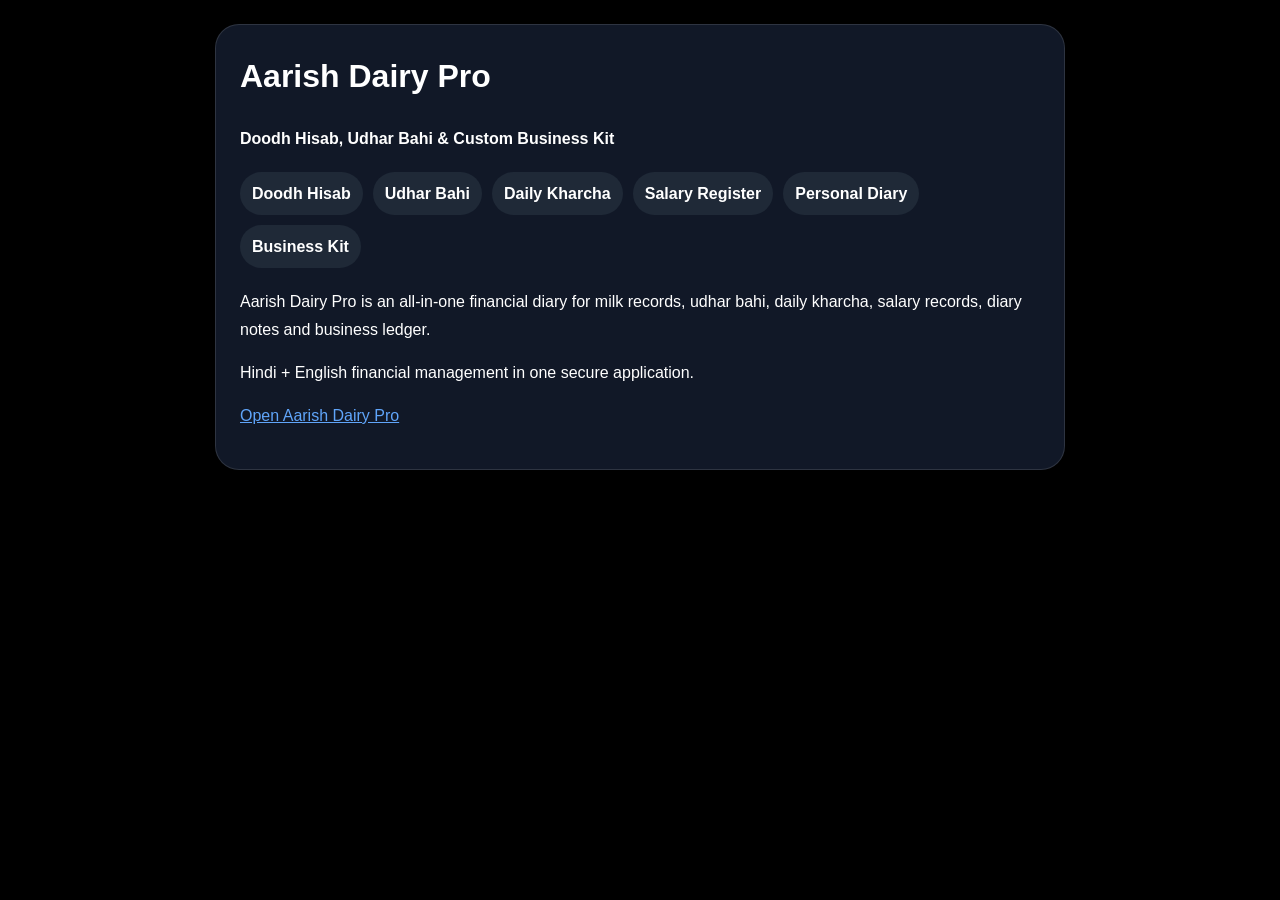
==== about.html @ cf217309 "Restore required site files" ====
<!DOCTYPE html>
<html lang="en-IN">
<head>
<meta charset="UTF-8">
<meta name="viewport" content="width=device-width, initial-scale=1.0">
<title>About Aarish Dairy Pro — Doodh Hisab, Udhar Bahi & Business Kit</title>
<meta name="description" content="Aarish Dairy Pro is a free all-in-one app for doodh hisab, udhar bahi, daily kharcha record, salary register, personal diary and custom business kit.">
<meta name="robots" content="index,follow">
<link rel="canonical" href="${SITE_URL}/about.html">
<style>
body{
margin:0;
padding:24px;
font-family:Inter,Arial,sans-serif;
background:#000;
color:#fff;
line-height:1.7;
}
main{
max-width:850px;
margin:auto;
}
.card{
background:#111827;
border:1px solid rgba(255,255,255,.12);
border-radius:24px;
padding:24px;
box-shadow:0 12px 40px rgba(0,0,0,.45);
}
h1{margin-top:0}
.chips{
display:flex;
flex-wrap:wrap;
gap:10px;
margin:20px 0;
}
.chips span{
padding:8px 12px;
border-radius:999px;
background:#1f2937;
font-weight:700;
}
a{color:#60a5fa}
</style>
</head>
<body>
<main>
<div class="card">
<h1>Aarish Dairy Pro</h1>

<p><strong>Doodh Hisab, Udhar Bahi & Custom Business Kit</strong></p>

<div class="chips">
<span>Doodh Hisab</span>
<span>Udhar Bahi</span>
<span>Daily Kharcha</span>
<span>Salary Register</span>
<span>Personal Diary</span>
<span>Business Kit</span>
</div>

<p>
Aarish Dairy Pro is an all-in-one financial diary for milk records,
udhar bahi, daily kharcha, salary records, diary notes and business ledger.
</p>

<p>
Hindi + English financial management in one secure application.
</p>

<p>
<a href="./index.html">Open Aarish Dairy Pro</a>
</p>

</div>
</main>
</body>
</html>
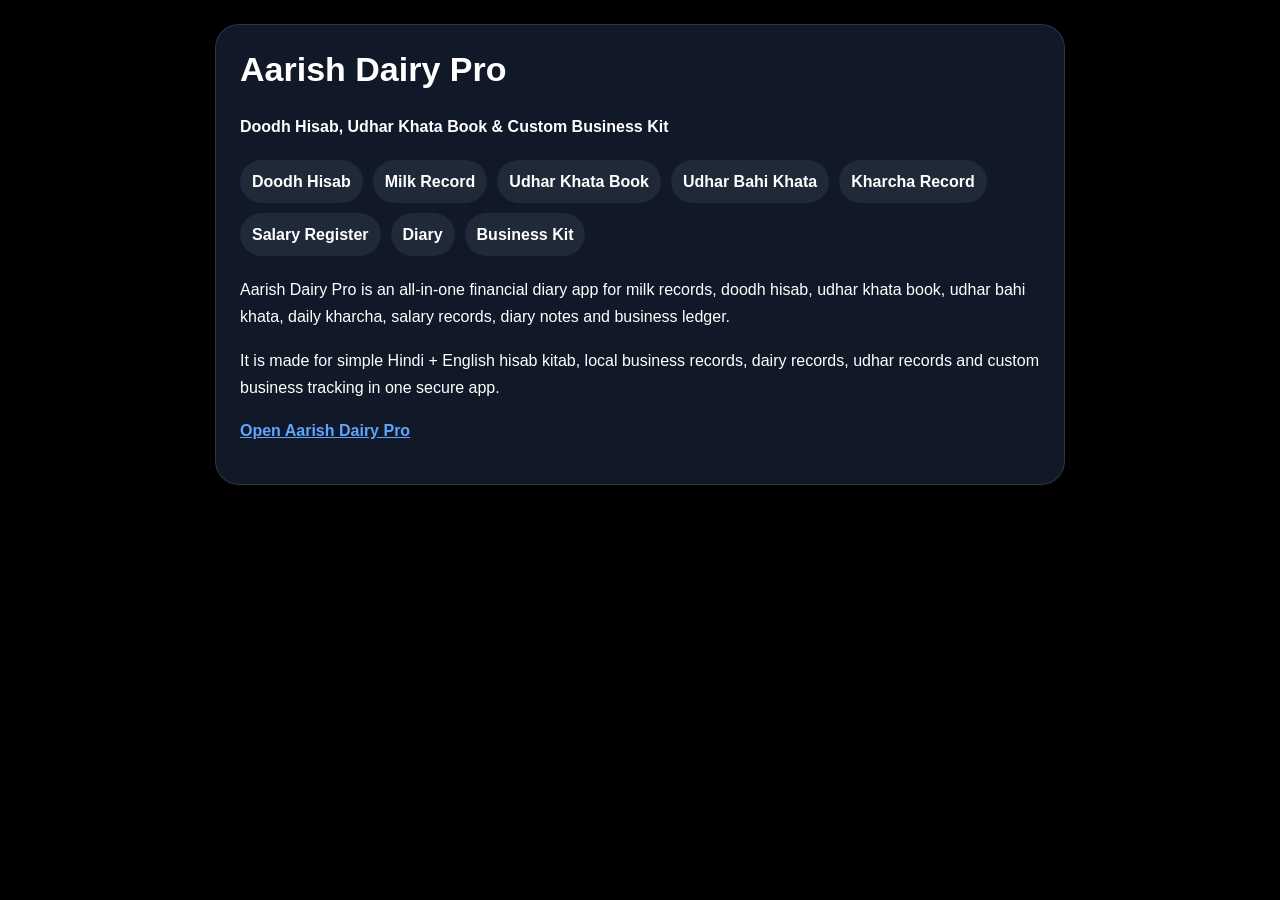
==== commit 89b06dbb: "Restore required site files" ====
--- a/about.html
+++ b/about.html
@@ -3,75 +3,49 @@
 <head>
 <meta charset="UTF-8">
 <meta name="viewport" content="width=device-width, initial-scale=1.0">
-<title>About Aarish Dairy Pro — Doodh Hisab, Udhar Bahi & Business Kit</title>
-<meta name="description" content="Aarish Dairy Pro is a free all-in-one app for doodh hisab, udhar bahi, daily kharcha record, salary register, personal diary and custom business kit.">
+<title>Aarish Dairy Pro — Doodh Hisab, Udhar Khata Book & Business Kit</title>
+<meta name="description" content="Aarish Dairy Pro is a free doodh hisab, udhar khata book and custom business kit app for milk records, daily kharcha record, salary register, personal diary and business ledger.">
 <meta name="robots" content="index,follow">
-<link rel="canonical" href="${SITE_URL}/about.html">
+<link rel="canonical" href="https://aaris-khan.github.io/financial-record-diarybook-last/about.html">
 <style>
-body{
-margin:0;
-padding:24px;
-font-family:Inter,Arial,sans-serif;
-background:#000;
-color:#fff;
-line-height:1.7;
-}
-main{
-max-width:850px;
-margin:auto;
-}
-.card{
-background:#111827;
-border:1px solid rgba(255,255,255,.12);
-border-radius:24px;
-padding:24px;
-box-shadow:0 12px 40px rgba(0,0,0,.45);
-}
-h1{margin-top:0}
-.chips{
-display:flex;
-flex-wrap:wrap;
-gap:10px;
-margin:20px 0;
-}
-.chips span{
-padding:8px 12px;
-border-radius:999px;
-background:#1f2937;
-font-weight:700;
-}
-a{color:#60a5fa}
+body{margin:0;padding:24px;font-family:Inter,Arial,sans-serif;background:#000;color:#fff;line-height:1.7}
+main{max-width:850px;margin:auto}
+.card{background:#111827;border:1px solid rgba(255,255,255,.12);border-radius:24px;padding:24px;box-shadow:0 12px 40px rgba(0,0,0,.45)}
+h1{margin-top:0;font-size:34px;line-height:1.2}
+.chips{display:flex;flex-wrap:wrap;gap:10px;margin:20px 0}
+.chips span{padding:8px 12px;border-radius:999px;background:#1f2937;font-weight:700}
+a{color:#60a5fa;font-weight:800}
 </style>
 </head>
 <body>
 <main>
 <div class="card">
 <h1>Aarish Dairy Pro</h1>
-
-<p><strong>Doodh Hisab, Udhar Bahi & Custom Business Kit</strong></p>
+<p><strong>Doodh Hisab, Udhar Khata Book & Custom Business Kit</strong></p>
 
 <div class="chips">
 <span>Doodh Hisab</span>
-<span>Udhar Bahi</span>
-<span>Daily Kharcha</span>
+<span>Milk Record</span>
+<span>Udhar Khata Book</span>
+<span>Udhar Bahi Khata</span>
+<span>Kharcha Record</span>
 <span>Salary Register</span>
-<span>Personal Diary</span>
+<span>Diary</span>
 <span>Business Kit</span>
 </div>
 
 <p>
-Aarish Dairy Pro is an all-in-one financial diary for milk records,
-udhar bahi, daily kharcha, salary records, diary notes and business ledger.
+Aarish Dairy Pro is an all-in-one financial diary app for milk records,
+doodh hisab, udhar khata book, udhar bahi khata, daily kharcha,
+salary records, diary notes and business ledger.
 </p>
 
 <p>
-Hindi + English financial management in one secure application.
+It is made for simple Hindi + English hisab kitab, local business records,
+dairy records, udhar records and custom business tracking in one secure app.
 </p>
 
-<p>
-<a href="./index.html">Open Aarish Dairy Pro</a>
-</p>
-
+<p><a href="./index.html">Open Aarish Dairy Pro</a></p>
 </div>
 </main>
 </body>
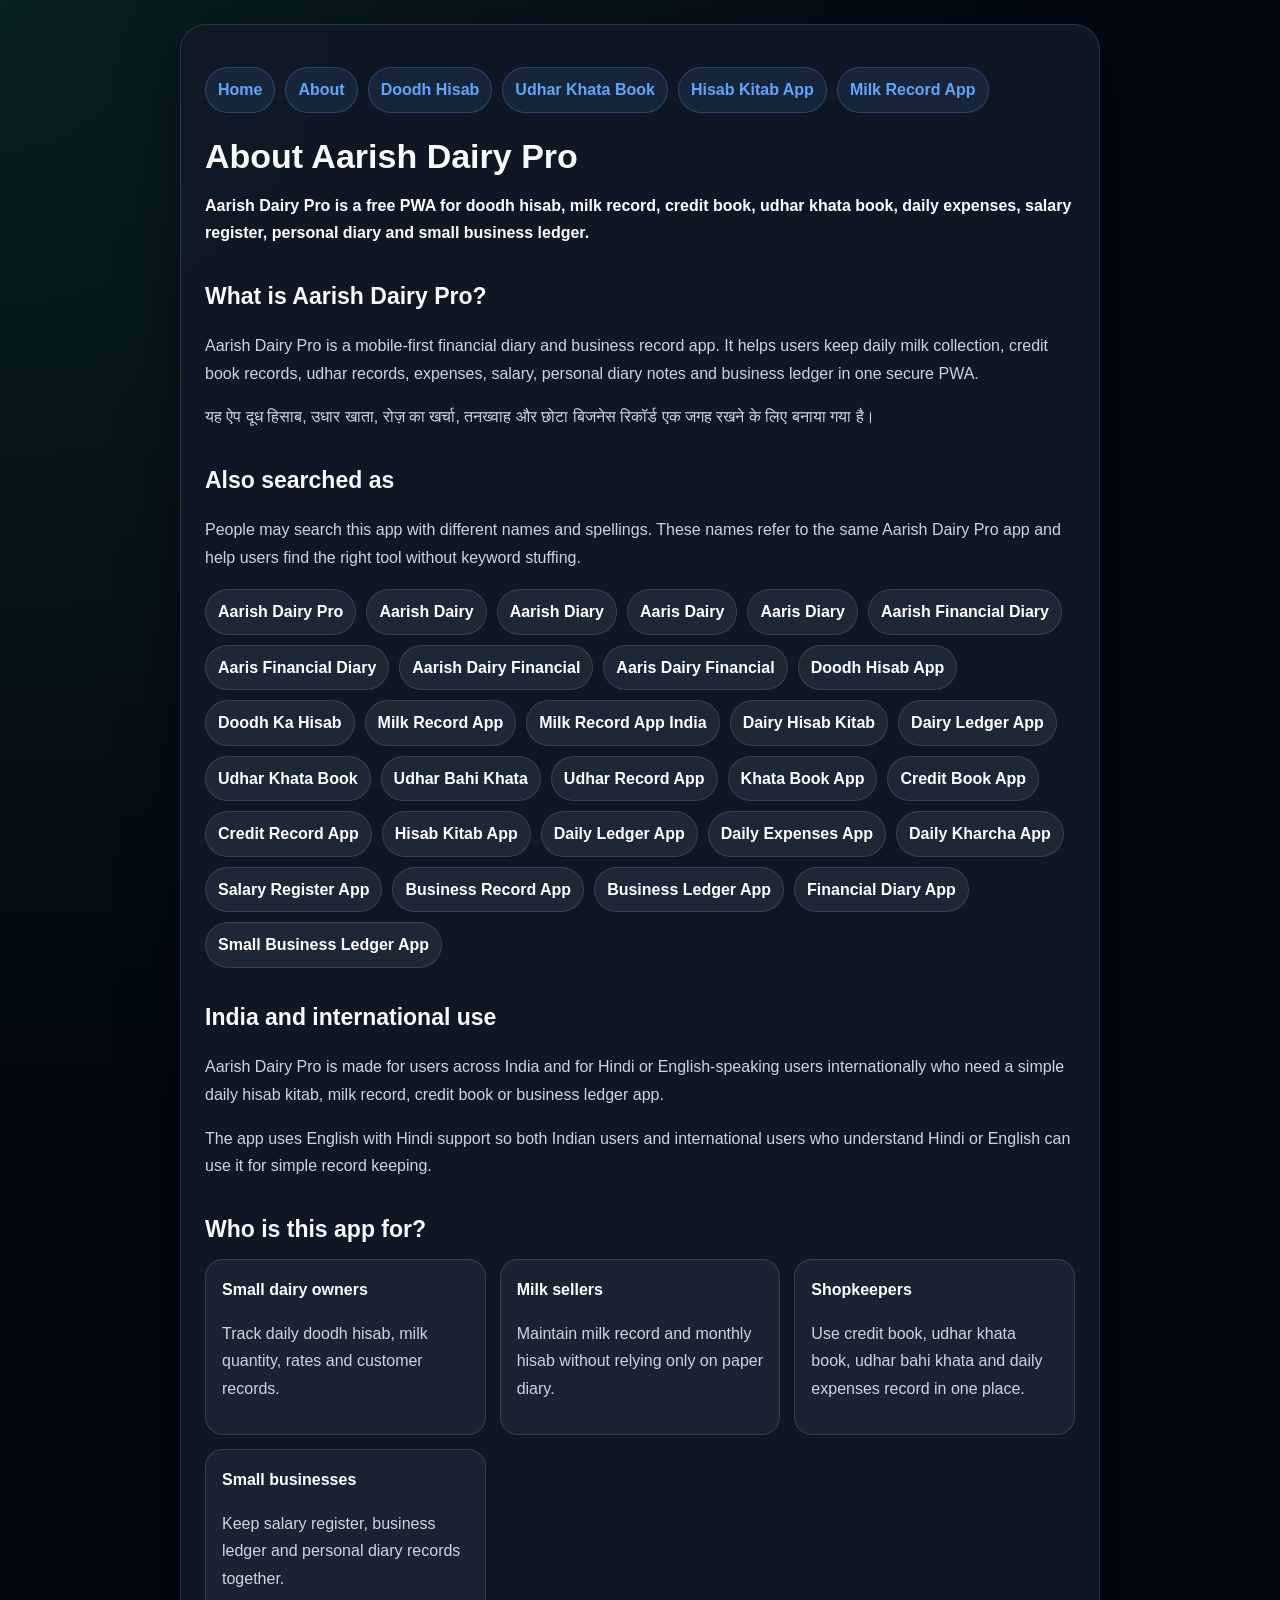
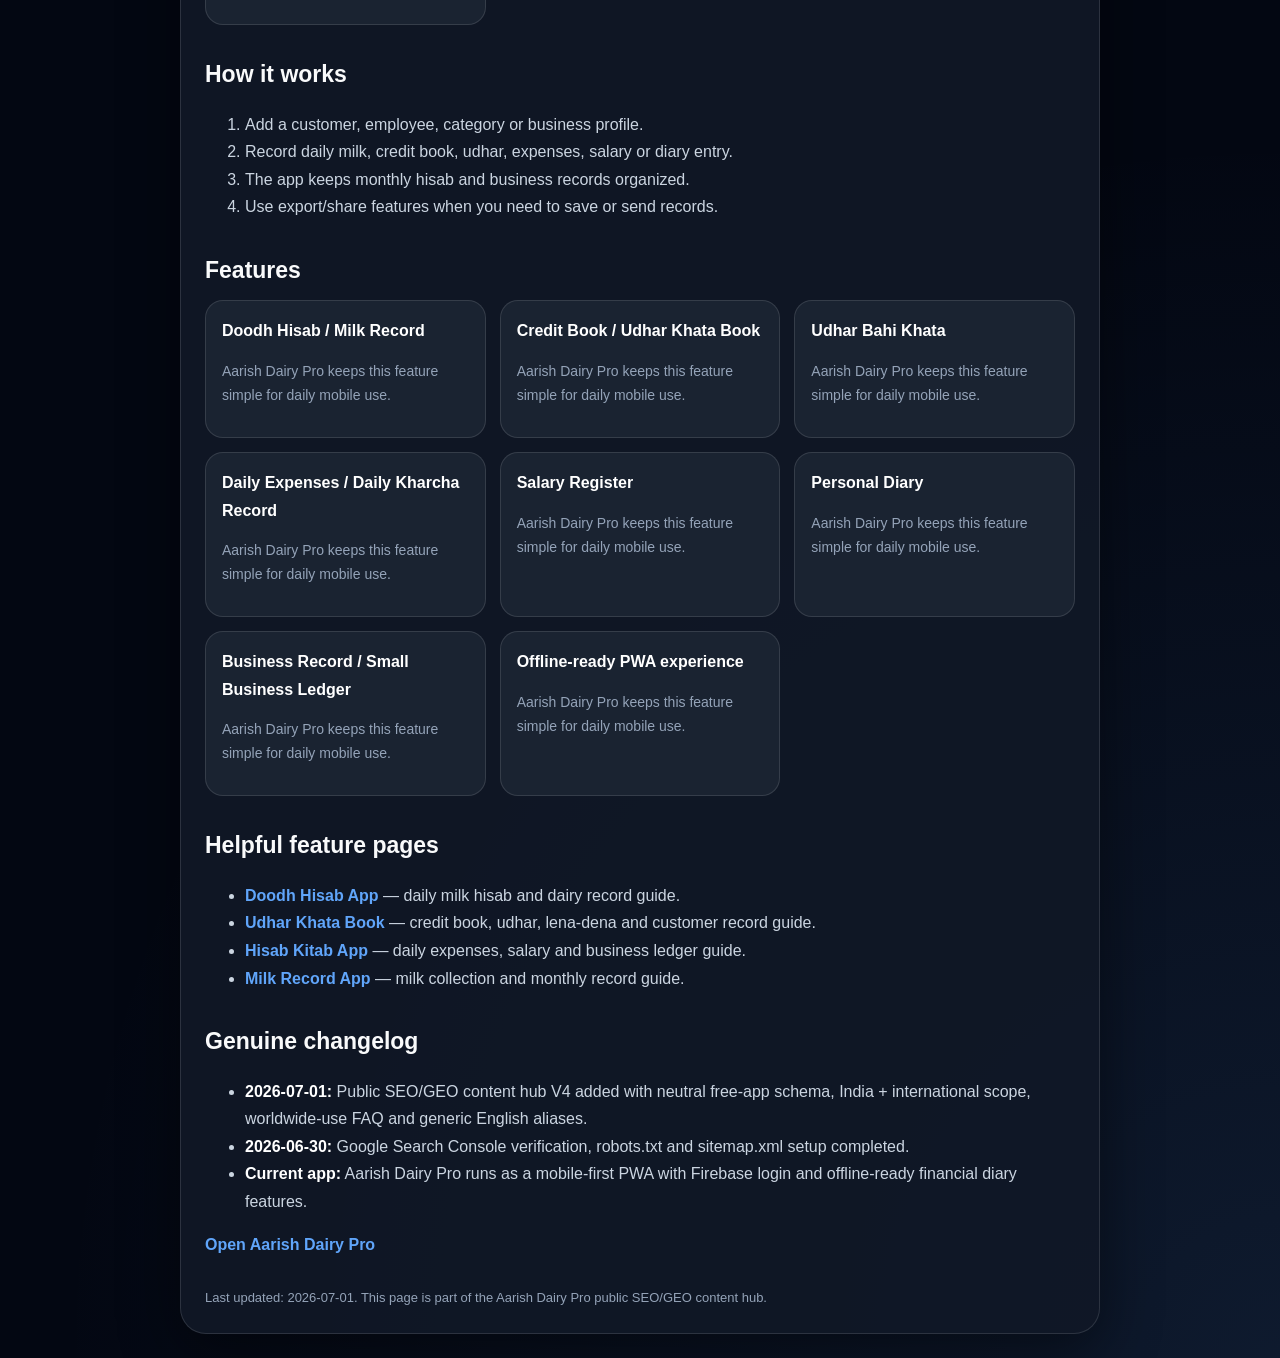
==== commit c2af44bd: "Update SEO site files" ====
--- a/about.html
+++ b/about.html
@@ -1,51 +1,423 @@
 <!DOCTYPE html>
-<html lang="en-IN">
+<html lang="en">
 <head>
 <meta charset="UTF-8">
 <meta name="viewport" content="width=device-width, initial-scale=1.0">
-<title>Aarish Dairy Pro — Doodh Hisab, Udhar Khata Book & Business Kit</title>
-<meta name="description" content="Aarish Dairy Pro is a free doodh hisab, udhar khata book and custom business kit app for milk records, daily kharcha record, salary register, personal diary and business ledger.">
-<meta name="robots" content="index,follow">
+<title>About Aarish Dairy Pro — Doodh Hisab, Credit Book & Business Ledger</title>
+<meta name="description" content="Learn about Aarish Dairy Pro, a free PWA for doodh hisab, milk record, credit book, udhar khata book, hisab kitab, salary register and business ledger.">
+<meta name="author" content="Aarish Khan">
+<meta name="robots" content="index,follow,max-image-preview:large,max-snippet:-1">
 <link rel="canonical" href="https://aaris-khan.github.io/financial-record-diarybook-last/about.html">
+<link rel="manifest" href="./manifest.webmanifest">
+<meta property="og:title" content="About Aarish Dairy Pro — Doodh Hisab, Credit Book & Business Ledger">
+<meta property="og:description" content="Learn about Aarish Dairy Pro, a free PWA for doodh hisab, milk record, credit book, udhar khata book, hisab kitab, salary register and business ledger.">
+<meta property="og:type" content="article">
+<meta property="og:url" content="https://aaris-khan.github.io/financial-record-diarybook-last/about.html">
+<meta property="og:site_name" content="Aarish Dairy Pro">
+<meta property="og:image" content="https://aaris-khan.github.io/financial-record-diarybook-last/og-image.svg">
+<meta property="og:image:alt" content="Aarish Dairy Pro doodh hisab, credit book, udhar khata book and milk record app">
+<meta property="og:image:type" content="image/svg+xml">
+<meta name="twitter:card" content="summary_large_image">
+<meta name="twitter:title" content="About Aarish Dairy Pro — Doodh Hisab, Credit Book & Business Ledger">
+<meta name="twitter:description" content="Learn about Aarish Dairy Pro, a free PWA for doodh hisab, milk record, credit book, udhar khata book, hisab kitab, salary register and business ledger.">
+<meta name="twitter:image" content="https://aaris-khan.github.io/financial-record-diarybook-last/og-image.svg">
 <style>
-body{margin:0;padding:24px;font-family:Inter,Arial,sans-serif;background:#000;color:#fff;line-height:1.7}
-main{max-width:850px;margin:auto}
-.card{background:#111827;border:1px solid rgba(255,255,255,.12);border-radius:24px;padding:24px;box-shadow:0 12px 40px rgba(0,0,0,.45)}
-h1{margin-top:0;font-size:34px;line-height:1.2}
-.chips{display:flex;flex-wrap:wrap;gap:10px;margin:20px 0}
-.chips span{padding:8px 12px;border-radius:999px;background:#1f2937;font-weight:700}
-a{color:#60a5fa;font-weight:800}
+:root{
+  color-scheme: dark;
+  --bg:#030712;
+  --card:#111827;
+  --text:#f9fafb;
+  --muted:#cbd5e1;
+  --blue:#60a5fa;
+  --border:rgba(255,255,255,.12);
+}
+*{box-sizing:border-box}
+body{
+  margin:0;
+  padding:24px;
+  font-family:Inter,Arial,sans-serif;
+  background:
+    radial-gradient(circle at 0% 0%, rgba(52,211,153,.12), transparent 35%),
+    radial-gradient(circle at 100% 100%, rgba(96,165,250,.12), transparent 38%),
+    var(--bg);
+  color:var(--text);
+  line-height:1.72;
+}
+main{max-width:920px;margin:auto}
+.card{
+  background:rgba(17,24,39,.92);
+  border:1px solid var(--border);
+  border-radius:26px;
+  padding:24px;
+  box-shadow:0 18px 60px rgba(0,0,0,.45);
+}
+h1{font-size:34px;line-height:1.15;margin:0 0 12px}
+h2{font-size:23px;margin:30px 0 10px}
+p{color:var(--muted);font-size:16px}
+a{color:var(--blue);font-weight:800;text-decoration:none}
+a:hover{text-decoration:underline}
+.chips{display:flex;flex-wrap:wrap;gap:10px;margin:18px 0}
+.chips span{
+  padding:8px 12px;
+  border-radius:999px;
+  background:rgba(31,41,55,.95);
+  border:1px solid var(--border);
+  font-weight:800;
+  color:#fff;
+}
+.grid{display:grid;grid-template-columns:repeat(auto-fit,minmax(220px,1fr));gap:14px}
+.box{
+  background:rgba(31,41,55,.72);
+  border:1px solid var(--border);
+  border-radius:18px;
+  padding:16px;
+}
+.small{font-size:14px;color:#94a3b8}
+nav{display:flex;flex-wrap:wrap;gap:10px;margin:18px 0 24px}
+nav a{
+  background:rgba(96,165,250,.10);
+  border:1px solid rgba(96,165,250,.25);
+  border-radius:999px;
+  padding:8px 12px;
+}
+ol,ul{color:var(--muted)}
+strong{color:#fff}
+footer{margin-top:28px;color:#94a3b8;font-size:13px}
 </style>
+<script type="application/ld+json">
+[
+  {
+    "@context": "https://schema.org",
+    "@type": "AboutPage",
+    "name": "About Aarish Dairy Pro",
+    "url": "https://aaris-khan.github.io/financial-record-diarybook-last/about.html",
+    "description": "Aarish Dairy Pro is a free PWA for doodh hisab, milk record, credit book, udhar khata book, daily expenses, salary register, personal diary and small business ledger.",
+    "isPartOf": {
+      "@type": "WebSite",
+      "name": "Aarish Dairy Pro",
+      "url": "https://aaris-khan.github.io/financial-record-diarybook-last/"
+    },
+    "author": {
+      "@type": "Person",
+      "name": "Aarish Khan",
+      "alternateName": [
+        "Aaris Khan",
+        "Aaris-khan",
+        "Aarish"
+      ],
+      "url": "https://github.com/Aaris-khan",
+      "sameAs": [
+        "https://github.com/Aaris-khan"
+      ]
+    },
+    "inLanguage": [
+      "en",
+      "hi"
+    ]
+  },
+  {
+    "@context": "https://schema.org",
+    "@type": "BreadcrumbList",
+    "itemListElement": [
+      {
+        "@type": "ListItem",
+        "position": 1,
+        "name": "Home",
+        "item": "https://aaris-khan.github.io/financial-record-diarybook-last/"
+      },
+      {
+        "@type": "ListItem",
+        "position": 2,
+        "name": "About Aarish Dairy Pro",
+        "item": "https://aaris-khan.github.io/financial-record-diarybook-last/about.html"
+      }
+    ]
+  },
+  {
+    "@context": "https://schema.org",
+    "@type": "WebSite",
+    "name": "Aarish Dairy Pro",
+    "alternateName": [
+      "Aarish Dairy Pro",
+      "Aarish Dairy",
+      "Aarish Diary",
+      "Aaris Dairy",
+      "Aaris Diary",
+      "Aarish Financial Diary",
+      "Aaris Financial Diary",
+      "Aarish Dairy Financial",
+      "Aaris Dairy Financial",
+      "Doodh Hisab App",
+      "Doodh Ka Hisab",
+      "Milk Record App",
+      "Milk Record App India",
+      "Dairy Hisab Kitab",
+      "Dairy Ledger App"
+    ],
+    "url": "https://aaris-khan.github.io/financial-record-diarybook-last/",
+    "description": "Aarish Dairy Pro is a free PWA for doodh hisab, milk record, credit book, udhar khata book, daily expenses, salary register, personal diary and small business ledger. Aarish Dairy Pro is made for users across India and for Hindi or English-speaking users internationally who need a simple daily hisab kitab, milk record, credit book or business ledger app.",
+    "publisher": {
+      "@type": "Person",
+      "name": "Aarish Khan",
+      "alternateName": [
+        "Aaris Khan",
+        "Aaris-khan",
+        "Aarish"
+      ],
+      "url": "https://github.com/Aaris-khan",
+      "sameAs": [
+        "https://github.com/Aaris-khan"
+      ]
+    },
+    "inLanguage": [
+      "en",
+      "hi"
+    ]
+  },
+  {
+    "@context": "https://schema.org",
+    "@type": "SoftwareApplication",
+    "name": "Aarish Dairy Pro",
+    "alternateName": [
+      "Aarish Dairy Pro",
+      "Aarish Dairy",
+      "Aarish Diary",
+      "Aaris Dairy",
+      "Aaris Diary",
+      "Aarish Financial Diary",
+      "Aaris Financial Diary",
+      "Aarish Dairy Financial",
+      "Aaris Dairy Financial",
+      "Doodh Hisab App",
+      "Doodh Ka Hisab",
+      "Milk Record App",
+      "Milk Record App India",
+      "Dairy Hisab Kitab",
+      "Dairy Ledger App",
+      "Udhar Khata Book",
+      "Udhar Bahi Khata",
+      "Udhar Record App",
+      "Khata Book App",
+      "Credit Book App",
+      "Credit Record App",
+      "Hisab Kitab App",
+      "Daily Ledger App",
+      "Daily Expenses App",
+      "Daily Kharcha App",
+      "Salary Register App",
+      "Business Record App",
+      "Business Ledger App",
+      "Financial Diary App",
+      "Small Business Ledger App"
+    ],
+    "url": "https://aaris-khan.github.io/financial-record-diarybook-last/",
+    "description": "Aarish Dairy Pro is a free PWA for doodh hisab, milk record, credit book, udhar khata book, daily expenses, salary register, personal diary and small business ledger. Aarish Dairy Pro is made for users across India and for Hindi or English-speaking users internationally who need a simple daily hisab kitab, milk record, credit book or business ledger app.",
+    "applicationCategory": "FinanceApplication",
+    "operatingSystem": "Web, Android",
+    "inLanguage": [
+      "en",
+      "hi"
+    ],
+    "isAccessibleForFree": true,
+    "featureList": [
+      "Doodh Hisab / Milk Record",
+      "Credit Book / Udhar Khata Book",
+      "Udhar Bahi Khata",
+      "Daily Expenses / Daily Kharcha Record",
+      "Salary Register",
+      "Personal Diary",
+      "Business Record / Small Business Ledger",
+      "Offline-ready PWA experience"
+    ],
+    "offers": {
+      "@type": "Offer",
+      "price": "0"
+    },
+    "author": {
+      "@type": "Person",
+      "name": "Aarish Khan",
+      "alternateName": [
+        "Aaris Khan",
+        "Aaris-khan",
+        "Aarish"
+      ],
+      "url": "https://github.com/Aaris-khan",
+      "sameAs": [
+        "https://github.com/Aaris-khan"
+      ]
+    }
+  },
+  {
+    "@context": "https://schema.org",
+    "@type": "FAQPage",
+    "mainEntity": [
+      {
+        "@type": "Question",
+        "name": "What is Aarish Dairy Pro?",
+        "acceptedAnswer": {
+          "@type": "Answer",
+          "text": "Aarish Dairy Pro is a free PWA for doodh hisab, milk record, credit book, udhar khata book, daily expenses, salary register, personal diary and small business ledger."
+        }
+      },
+      {
+        "@type": "Question",
+        "name": "Is Aarish Dairy Pro also searched as Aarish Diary or Aaris Financial Diary?",
+        "acceptedAnswer": {
+          "@type": "Answer",
+          "text": "Yes. Some users search for Aarish Dairy Pro as Aarish Diary, Aaris Dairy, Aarish Financial Diary, Aaris Financial Diary, Doodh Hisab App, Milk Record App, Credit Book App, Udhar Khata Book, Udhar Bahi Khata or Hisab Kitab App."
+        }
+      },
+      {
+        "@type": "Question",
+        "name": "Can I use Aarish Dairy Pro outside India?",
+        "acceptedAnswer": {
+          "@type": "Answer",
+          "text": "Yes. Aarish Dairy Pro can be used by anyone worldwide who wants to track milk records, credit book or udhar-style records, daily expenses, salary and business ledger in a simple diary app."
+        }
+      },
+      {
+        "@type": "Question",
+        "name": "Who can use Aarish Dairy Pro?",
+        "acceptedAnswer": {
+          "@type": "Answer",
+          "text": "Aarish Dairy Pro is made for small dairy owners, milk sellers, local shopkeepers and small business users who need a simple digital hisab kitab app."
+        }
+      },
+      {
+        "@type": "Question",
+        "name": "Does Google index private app records?",
+        "acceptedAnswer": {
+          "@type": "Answer",
+          "text": "No. Public pages like the homepage and about page can be indexed, but user records inside login such as milk entries, credit records, diary notes and salary records are private app data."
+        }
+      }
+    ]
+  }
+]
+</script>
 </head>
 <body>
 <main>
 <div class="card">
-<h1>Aarish Dairy Pro</h1>
-<p><strong>Doodh Hisab, Udhar Khata Book & Custom Business Kit</strong></p>
-
+<nav>
+<a href="./index.html">Home</a>
+<a href="./about.html" aria-current="page">About</a>
+<a href="./doodh-hisab.html">Doodh Hisab</a>
+<a href="./udhar-khata-book.html">Udhar Khata Book</a>
+<a href="./hisab-kitab-app.html">Hisab Kitab App</a>
+<a href="./milk-record-app.html">Milk Record App</a>
+</nav>
+<h1>About Aarish Dairy Pro</h1>
+
+<p><strong>Aarish Dairy Pro is a free PWA for doodh hisab, milk record, credit book, udhar khata book, daily expenses, salary register, personal diary and small business ledger.</strong></p>
+
+<section>
+<h2>What is Aarish Dairy Pro?</h2>
+<p>Aarish Dairy Pro is a mobile-first financial diary and business record app. It helps users keep daily milk collection, credit book records, udhar records, expenses, salary, personal diary notes and business ledger in one secure PWA.</p>
+<p>यह ऐप दूध हिसाब, उधार खाता, रोज़ का खर्चा, तनख्वाह और छोटा बिजनेस रिकॉर्ड एक जगह रखने के लिए बनाया गया है।</p>
+</section>
+
+<section>
+<h2>Also searched as</h2>
+<p>People may search this app with different names and spellings. These names refer to the same Aarish Dairy Pro app and help users find the right tool without keyword stuffing.</p>
 <div class="chips">
-<span>Doodh Hisab</span>
-<span>Milk Record</span>
+<span>Aarish Dairy Pro</span>
+<span>Aarish Dairy</span>
+<span>Aarish Diary</span>
+<span>Aaris Dairy</span>
+<span>Aaris Diary</span>
+<span>Aarish Financial Diary</span>
+<span>Aaris Financial Diary</span>
+<span>Aarish Dairy Financial</span>
+<span>Aaris Dairy Financial</span>
+<span>Doodh Hisab App</span>
+<span>Doodh Ka Hisab</span>
+<span>Milk Record App</span>
+<span>Milk Record App India</span>
+<span>Dairy Hisab Kitab</span>
+<span>Dairy Ledger App</span>
 <span>Udhar Khata Book</span>
 <span>Udhar Bahi Khata</span>
-<span>Kharcha Record</span>
-<span>Salary Register</span>
-<span>Diary</span>
-<span>Business Kit</span>
+<span>Udhar Record App</span>
+<span>Khata Book App</span>
+<span>Credit Book App</span>
+<span>Credit Record App</span>
+<span>Hisab Kitab App</span>
+<span>Daily Ledger App</span>
+<span>Daily Expenses App</span>
+<span>Daily Kharcha App</span>
+<span>Salary Register App</span>
+<span>Business Record App</span>
+<span>Business Ledger App</span>
+<span>Financial Diary App</span>
+<span>Small Business Ledger App</span>
 </div>
-
-<p>
-Aarish Dairy Pro is an all-in-one financial diary app for milk records,
-doodh hisab, udhar khata book, udhar bahi khata, daily kharcha,
-salary records, diary notes and business ledger.
-</p>
-
-<p>
-It is made for simple Hindi + English hisab kitab, local business records,
-dairy records, udhar records and custom business tracking in one secure app.
-</p>
+</section>
+
+<section>
+<h2>India and international use</h2>
+<p>Aarish Dairy Pro is made for users across India and for Hindi or English-speaking users internationally who need a simple daily hisab kitab, milk record, credit book or business ledger app.</p>
+<p>The app uses English with Hindi support so both Indian users and international users who understand Hindi or English can use it for simple record keeping.</p>
+</section>
+
+<section>
+<h2>Who is this app for?</h2>
+<div class="grid">
+<div class="box"><strong>Small dairy owners</strong><p>Track daily doodh hisab, milk quantity, rates and customer records.</p></div>
+<div class="box"><strong>Milk sellers</strong><p>Maintain milk record and monthly hisab without relying only on paper diary.</p></div>
+<div class="box"><strong>Shopkeepers</strong><p>Use credit book, udhar khata book, udhar bahi khata and daily expenses record in one place.</p></div>
+<div class="box"><strong>Small businesses</strong><p>Keep salary register, business ledger and personal diary records together.</p></div>
+</div>
+</section>
+
+<section>
+<h2>How it works</h2>
+<ol>
+<li>Add a customer, employee, category or business profile.</li>
+<li>Record daily milk, credit book, udhar, expenses, salary or diary entry.</li>
+<li>The app keeps monthly hisab and business records organized.</li>
+<li>Use export/share features when you need to save or send records.</li>
+</ol>
+</section>
+
+<section>
+<h2>Features</h2>
+<div class="grid">
+<div class='box'><strong>Doodh Hisab / Milk Record</strong><p class='small'>Aarish Dairy Pro keeps this feature simple for daily mobile use.</p></div>
+<div class='box'><strong>Credit Book / Udhar Khata Book</strong><p class='small'>Aarish Dairy Pro keeps this feature simple for daily mobile use.</p></div>
+<div class='box'><strong>Udhar Bahi Khata</strong><p class='small'>Aarish Dairy Pro keeps this feature simple for daily mobile use.</p></div>
+<div class='box'><strong>Daily Expenses / Daily Kharcha Record</strong><p class='small'>Aarish Dairy Pro keeps this feature simple for daily mobile use.</p></div>
+<div class='box'><strong>Salary Register</strong><p class='small'>Aarish Dairy Pro keeps this feature simple for daily mobile use.</p></div>
+<div class='box'><strong>Personal Diary</strong><p class='small'>Aarish Dairy Pro keeps this feature simple for daily mobile use.</p></div>
+<div class='box'><strong>Business Record / Small Business Ledger</strong><p class='small'>Aarish Dairy Pro keeps this feature simple for daily mobile use.</p></div>
+<div class='box'><strong>Offline-ready PWA experience</strong><p class='small'>Aarish Dairy Pro keeps this feature simple for daily mobile use.</p></div>
+</div>
+</section>
+
+<section>
+<h2>Helpful feature pages</h2>
+<ul>
+<li><a href="./doodh-hisab.html">Doodh Hisab App</a> — daily milk hisab and dairy record guide.</li>
+<li><a href="./udhar-khata-book.html">Udhar Khata Book</a> — credit book, udhar, lena-dena and customer record guide.</li>
+<li><a href="./hisab-kitab-app.html">Hisab Kitab App</a> — daily expenses, salary and business ledger guide.</li>
+<li><a href="./milk-record-app.html">Milk Record App</a> — milk collection and monthly record guide.</li>
+</ul>
+</section>
+
+<section>
+<h2>Genuine changelog</h2>
+<ul>
+<li><strong>2026-07-01:</strong> Public SEO/GEO content hub V4 added with neutral free-app schema, India + international scope, worldwide-use FAQ and generic English aliases.</li>
+<li><strong>2026-06-30:</strong> Google Search Console verification, robots.txt and sitemap.xml setup completed.</li>
+<li><strong>Current app:</strong> Aarish Dairy Pro runs as a mobile-first PWA with Firebase login and offline-ready financial diary features.</li>
+</ul>
+</section>
 
 <p><a href="./index.html">Open Aarish Dairy Pro</a></p>
+
+<footer>
+Last updated: 2026-07-01. This page is part of the Aarish Dairy Pro public SEO/GEO content hub.
+</footer>
 </div>
 </main>
 </body>
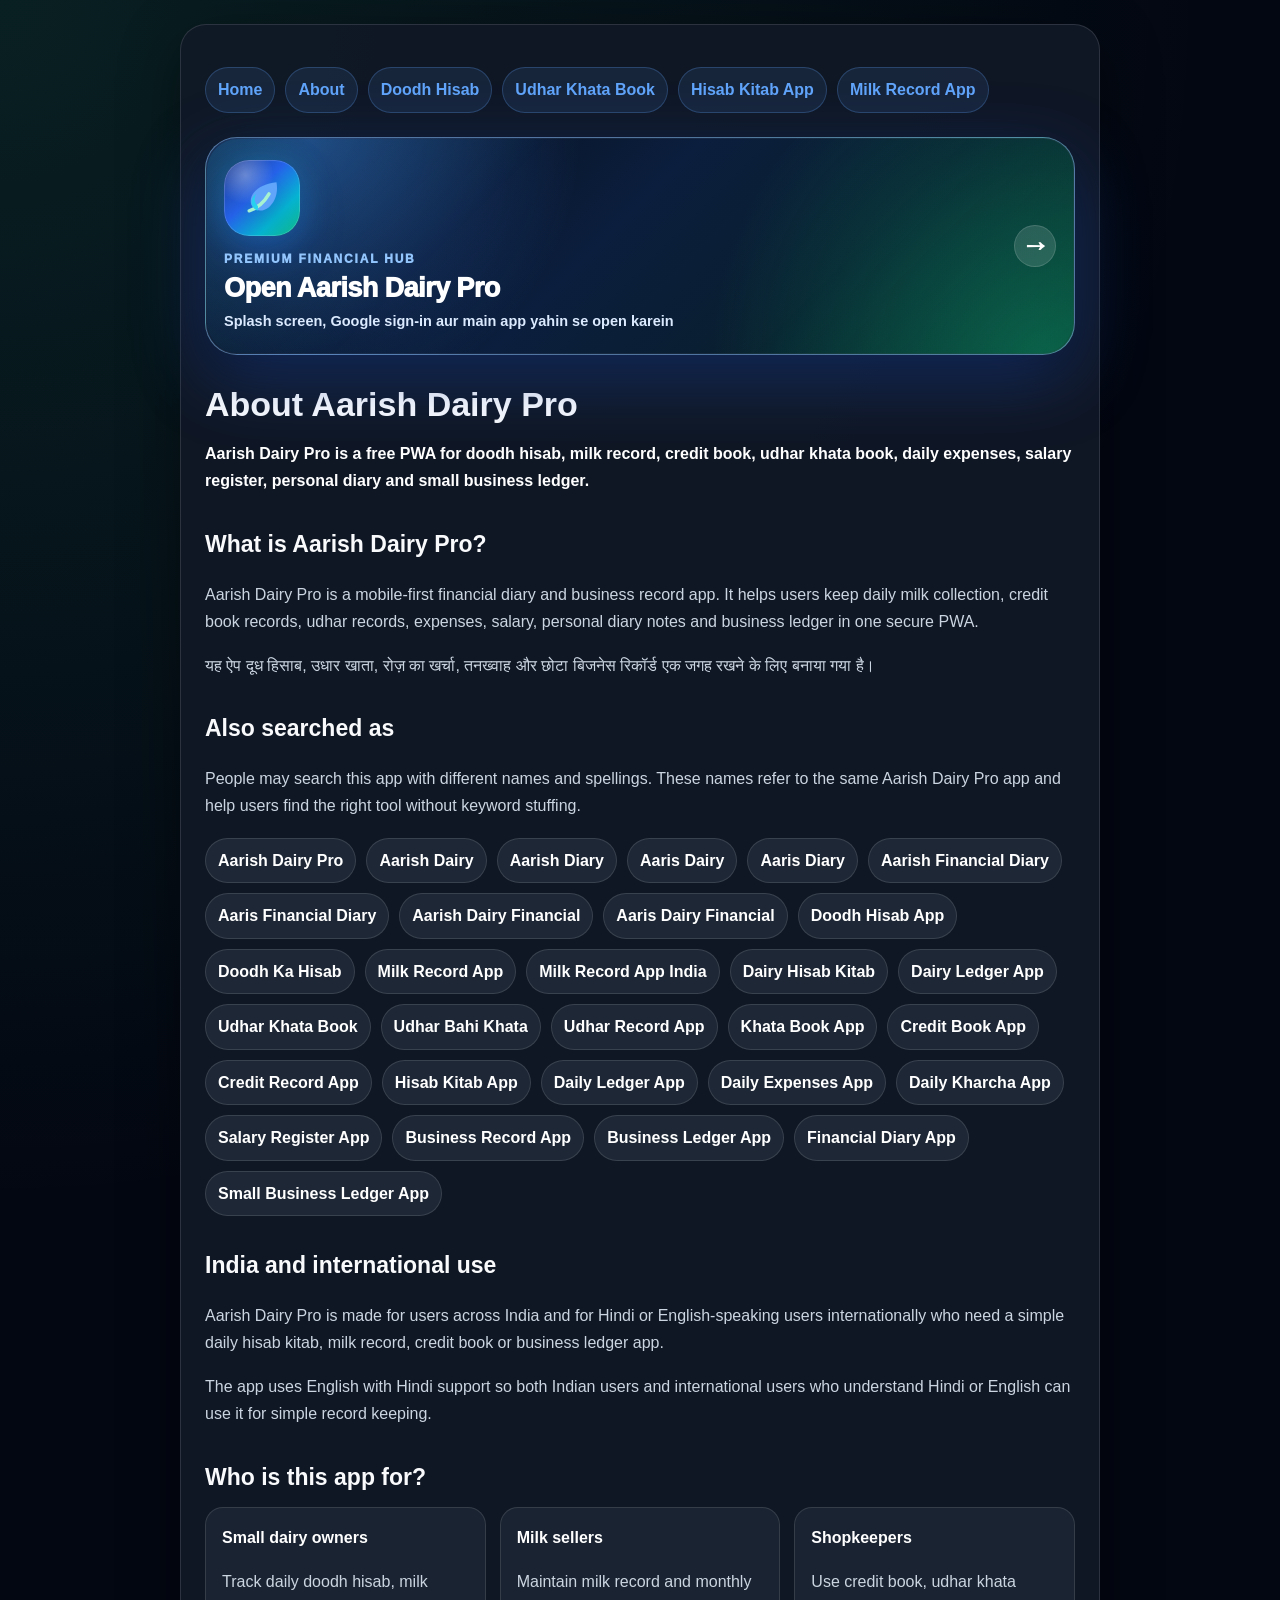
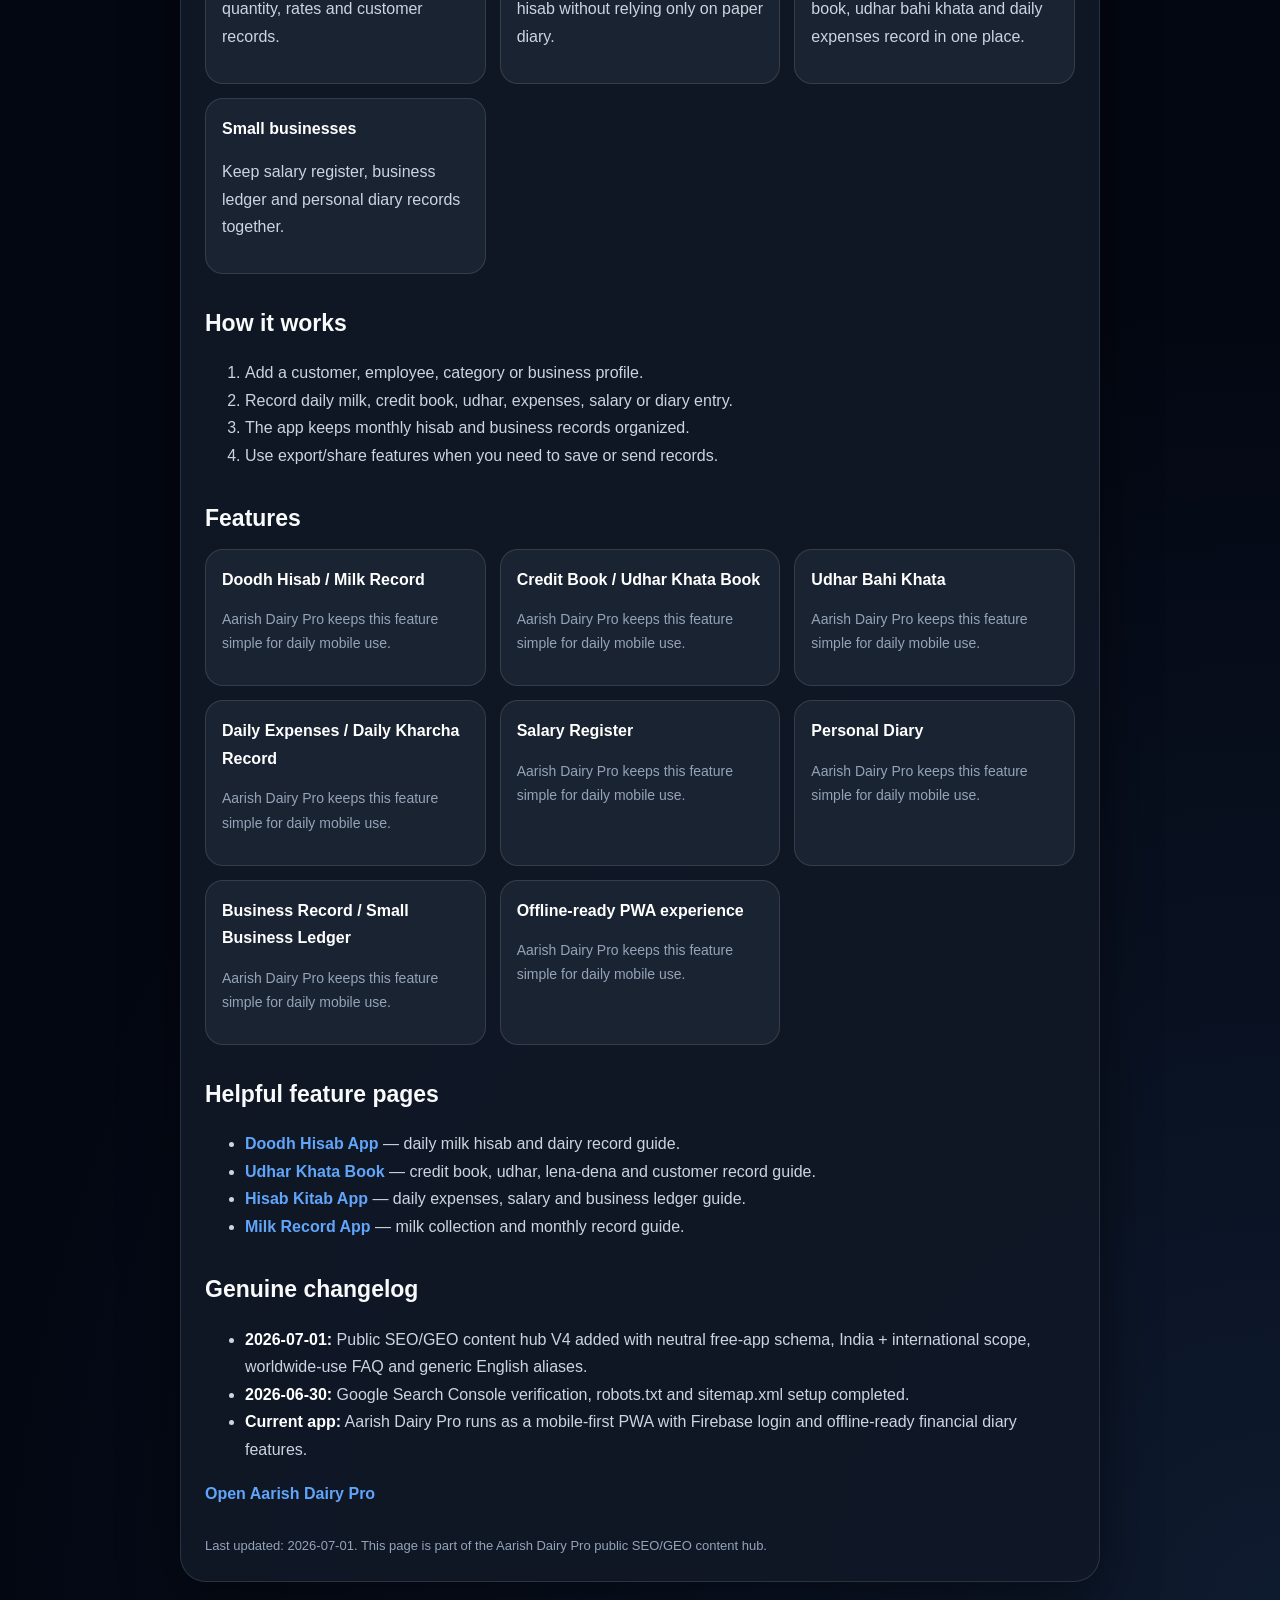
==== commit f192e79e: "Add leaf premium open app CTA" ====
--- a/about.html
+++ b/about.html
@@ -83,6 +83,159 @@
 ol,ul{color:var(--muted)}
 strong{color:#fff}
 footer{margin-top:28px;color:#94a3b8;font-size:13px}
+
+/* AARISH_APP_OPEN_CTA_V2_START */
+.aarish-app-open-cta{
+  margin:18px 0 30px;
+}
+.aarish-app-open-cta-link{
+  position:relative;
+  display:grid;
+  grid-template-columns:1fr 42px;
+  gap:16px;
+  align-items:center;
+  width:100%;
+  padding:22px 18px;
+  border-radius:32px;
+  overflow:hidden;
+  text-decoration:none !important;
+  color:#fff !important;
+  background:
+    radial-gradient(circle at 12% 0%, rgba(59,130,246,.40), transparent 34%),
+    radial-gradient(circle at 96% 100%, rgba(16,185,129,.35), transparent 38%),
+    linear-gradient(135deg, #050b14 0%, #0b1e3d 46%, #061f1d 100%);
+  border:1px solid rgba(147,197,253,.52);
+  box-shadow:
+    0 0 0 1px rgba(255,255,255,.05) inset,
+    0 22px 70px rgba(37,99,235,.34),
+    0 14px 36px rgba(0,0,0,.50);
+  transform:translateZ(0);
+}
+.aarish-app-open-cta-link::before{
+  content:"";
+  position:absolute;
+  inset:-2px;
+  background:linear-gradient(120deg, transparent 0%, rgba(255,255,255,.18) 42%, transparent 72%);
+  transform:translateX(-130%);
+  animation:aarishCtaShine 4.8s ease-in-out infinite;
+  pointer-events:none;
+}
+.aarish-app-open-cta-link::after{
+  content:"";
+  position:absolute;
+  inset:1px;
+  border-radius:31px;
+  pointer-events:none;
+  background:
+    linear-gradient(135deg, rgba(56,189,248,.18), transparent 32%),
+    linear-gradient(315deg, rgba(16,185,129,.14), transparent 30%);
+}
+@keyframes aarishCtaShine{
+  0%,55%{transform:translateX(-130%)}
+  78%,100%{transform:translateX(130%)}
+}
+.aarish-app-open-content{
+  position:relative;
+  z-index:2;
+  min-width:0;
+  display:flex;
+  flex-direction:column;
+  align-items:flex-start;
+}
+.aarish-app-open-leaf-tile{
+  width:76px;
+  height:76px;
+  border-radius:25px;
+  display:flex;
+  align-items:center;
+  justify-content:center;
+  margin:0 0 13px;
+  background:
+    radial-gradient(circle at 28% 20%, rgba(255,255,255,.32), transparent 35%),
+    linear-gradient(135deg, #1e3a8a 0%, #2563eb 42%, #06b6d4 72%, #10b981 100%);
+  box-shadow:
+    0 18px 42px rgba(37,99,235,.38),
+    0 0 0 1px rgba(255,255,255,.16) inset,
+    0 0 32px rgba(34,211,238,.22);
+}
+.aarish-app-open-leaf-svg{
+  width:43px;
+  height:43px;
+  display:block;
+  filter:drop-shadow(0 8px 16px rgba(0,0,0,.22));
+}
+.aarish-app-open-kicker{
+  font-size:12px;
+  letter-spacing:.15em;
+  text-transform:uppercase;
+  color:#93c5fd;
+  font-weight:950;
+  margin-bottom:5px;
+}
+.aarish-app-open-title{
+  font-size:27px;
+  line-height:1.08;
+  color:#fff;
+  font-weight:1000;
+  letter-spacing:-.02em;
+}
+.aarish-app-open-subtitle{
+  margin-top:8px;
+  max-width:650px;
+  font-size:14.5px;
+  line-height:1.42;
+  color:#dbeafe;
+  font-weight:750;
+}
+.aarish-app-open-arrow{
+  position:relative;
+  z-index:2;
+  width:42px;
+  height:42px;
+  border-radius:999px;
+  display:flex;
+  align-items:center;
+  justify-content:center;
+  font-size:28px;
+  font-weight:1000;
+  background:rgba(255,255,255,.13);
+  color:#fff;
+  box-shadow:0 0 0 1px rgba(255,255,255,.14) inset;
+}
+.aarish-app-open-cta-link:focus-visible{
+  outline:3px solid #93c5fd;
+  outline-offset:4px;
+}
+@media(max-width:560px){
+  .aarish-app-open-cta-link{
+    grid-template-columns:1fr 34px;
+    border-radius:26px;
+    padding:18px 15px;
+  }
+  .aarish-app-open-leaf-tile{
+    width:66px;
+    height:66px;
+    border-radius:22px;
+    margin-bottom:12px;
+  }
+  .aarish-app-open-leaf-svg{
+    width:38px;
+    height:38px;
+  }
+  .aarish-app-open-title{
+    font-size:22px;
+  }
+  .aarish-app-open-subtitle{
+    font-size:12.8px;
+  }
+  .aarish-app-open-arrow{
+    width:34px;
+    height:34px;
+    font-size:23px;
+  }
+}
+/* AARISH_APP_OPEN_CTA_V2_END */
+
 </style>
 <script type="application/ld+json">
 [
@@ -307,6 +460,25 @@
 <a href="./hisab-kitab-app.html">Hisab Kitab App</a>
 <a href="./milk-record-app.html">Milk Record App</a>
 </nav>
+<!-- AARISH_APP_OPEN_CTA_V2_START -->
+<section class="aarish-app-open-cta" aria-label="Open Aarish Dairy Pro main app">
+  <a class="aarish-app-open-cta-link" href="./index.html" aria-label="Open Aarish Dairy Pro main app">
+    <span class="aarish-app-open-content">
+      <span class="aarish-app-open-leaf-tile" aria-hidden="true">
+        <svg class="aarish-app-open-leaf-svg" viewBox="0 0 64 64" role="img" focusable="false">
+          <path d="M52.8 9.2C38.2 10.4 25.9 16.1 18.9 25.1c-5.7 7.4-5.9 16.6-.4 22.1 5.7 5.7 15 5.4 22.6-.5C50.4 39.5 55.8 25.1 52.8 9.2Z" fill="#60a5fa"/>
+          <path d="M12.2 51.8c11.8-3.7 21.6-11.5 29.5-25.1" fill="none" stroke="#a7f3d0" stroke-width="5.2" stroke-linecap="round"/>
+          <path d="M25.2 44.8c-5.3-4.7-6.3-11.7-2.6-18.2-6.8 5.2-9.5 13.7-4.1 20.6 1.8 2.4 4.2 3.6 6.7 4.1Z" fill="#22d3ee" opacity=".95"/>
+        </svg>
+      </span>
+      <span class="aarish-app-open-kicker">Premium Financial Hub</span>
+      <span class="aarish-app-open-title">Open Aarish Dairy Pro</span>
+      <span class="aarish-app-open-subtitle">Splash screen, Google sign-in aur main app yahin se open karein</span>
+    </span>
+    <span class="aarish-app-open-arrow" aria-hidden="true">&rarr;</span>
+  </a>
+</section>
+<!-- AARISH_APP_OPEN_CTA_V2_END -->
 <h1>About Aarish Dairy Pro</h1>
 
 <p><strong>Aarish Dairy Pro is a free PWA for doodh hisab, milk record, credit book, udhar khata book, daily expenses, salary register, personal diary and small business ledger.</strong></p>
